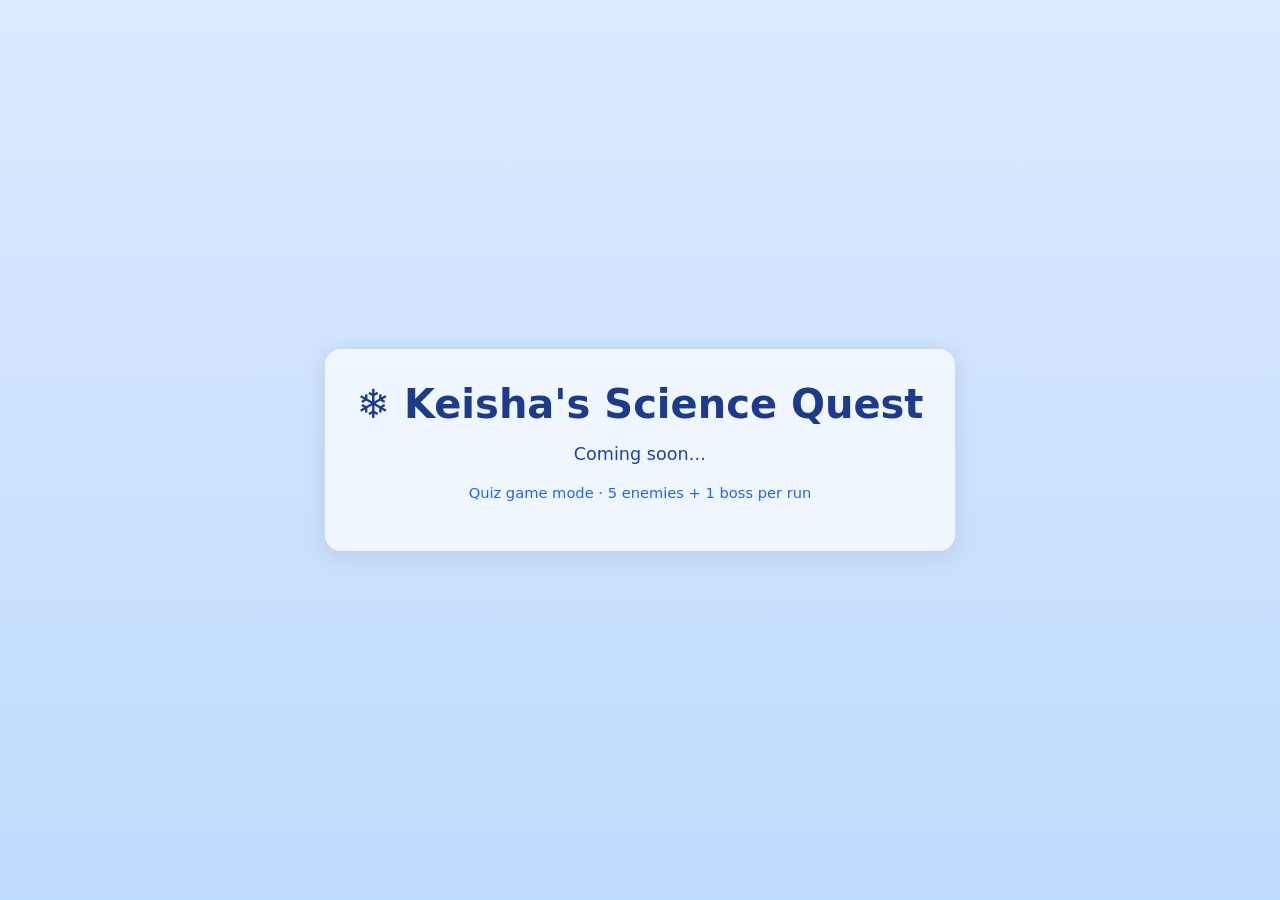
==== index.html @ b14eb779 "scaffold: Workers config + placeholder landing" ====
<!DOCTYPE html>
<html lang="en">
<head>
  <meta charset="UTF-8">
  <meta name="viewport" content="width=device-width, initial-scale=1.0">
  <title>Keisha's Science Quest</title>
  <link rel="stylesheet" href="style.css">
</head>
<body>
  <div id="boot">
    <h1>❄️ Keisha's Science Quest</h1>
    <p>Coming soon…</p>
    <p><small>Quiz game mode · 5 enemies + 1 boss per run</small></p>
  </div>
</body>
</html>
---- style.css ----
body { font-family: system-ui, sans-serif; background: linear-gradient(180deg, #dbeafe 0%, #bfdbfe 100%); min-height: 100vh; margin: 0; display: flex; align-items: center; justify-content: center; }
#boot { text-align: center; padding: 2rem; background: rgba(255,255,255,0.7); border-radius: 16px; box-shadow: 0 4px 24px rgba(0,0,0,0.1); }
h1 { color: #1e3a8a; margin: 0 0 1rem; font-size: 2.5rem; }
p { color: #1e40af; font-size: 1.1rem; }
small { color: #2563eb; }
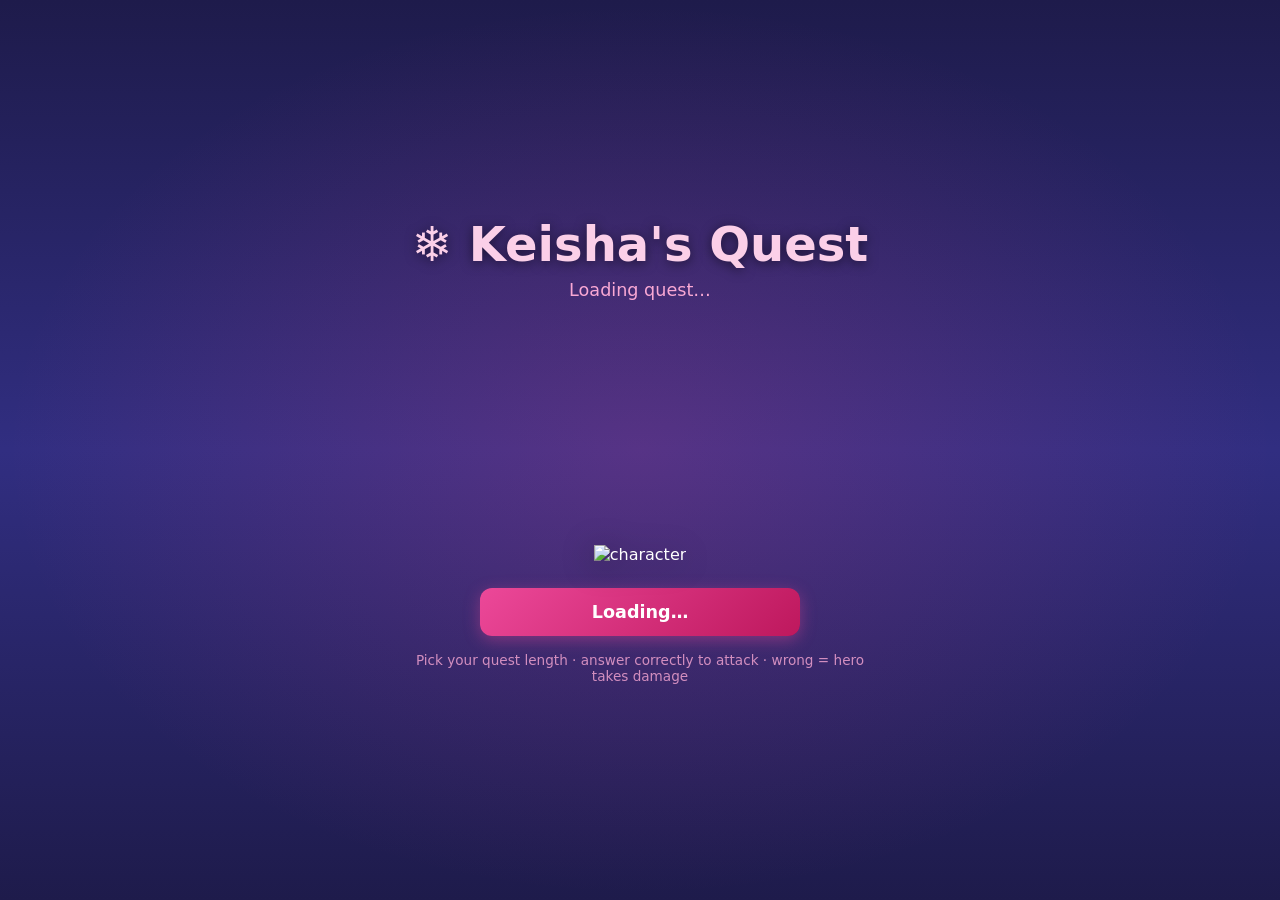
==== commit 6f7e584b: "v1.0 keisha-game: Science content (Types of Forces + Energy + Sources + Light) - New game_data.json:" ====
--- a/index.html
+++ b/index.html
@@ -3,14 +3,11 @@
 <head>
   <meta charset="UTF-8">
   <meta name="viewport" content="width=device-width, initial-scale=1.0">
-  <title>Keisha's Science Quest</title>
-  <link rel="stylesheet" href="style.css">
+  <title>Keisha's Quest</title>
+  <meta http-equiv="refresh" content="0;url=game.html">
+  <link rel="canonical" href="game.html">
 </head>
 <body>
-  <div id="boot">
-    <h1>❄️ Keisha's Science Quest</h1>
-    <p>Coming soon…</p>
-    <p><small>Quiz game mode · 5 enemies + 1 boss per run</small></p>
-  </div>
+  <p>Redirecting to <a href="game.html">game</a>…</p>
 </body>
 </html>
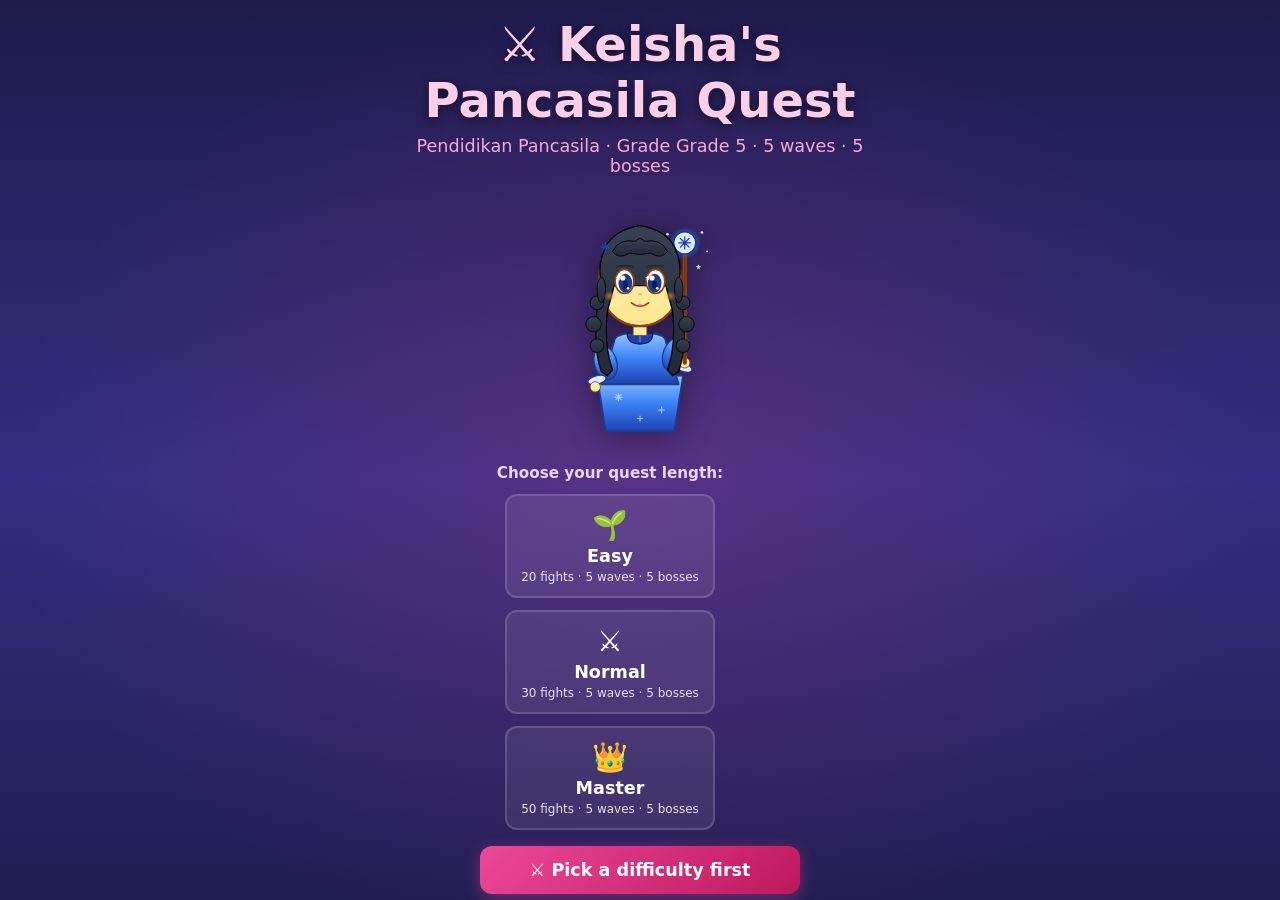
==== commit 1e6bb2be: "Swap content: PABP Islam → Pendidikan Pancasila Grade 5 Term 1 (gotong royong, BPUPK/PPKI, Pancasila" ====
--- a/index.html
+++ b/index.html
@@ -3,7 +3,7 @@
 <head>
   <meta charset="UTF-8">
   <meta name="viewport" content="width=device-width, initial-scale=1.0">
-  <title>Keisha's Quest</title>
+  <title>Keisha's Pancasila Quest</title>
   <meta http-equiv="refresh" content="0;url=game.html">
   <link rel="canonical" href="game.html">
 </head>
